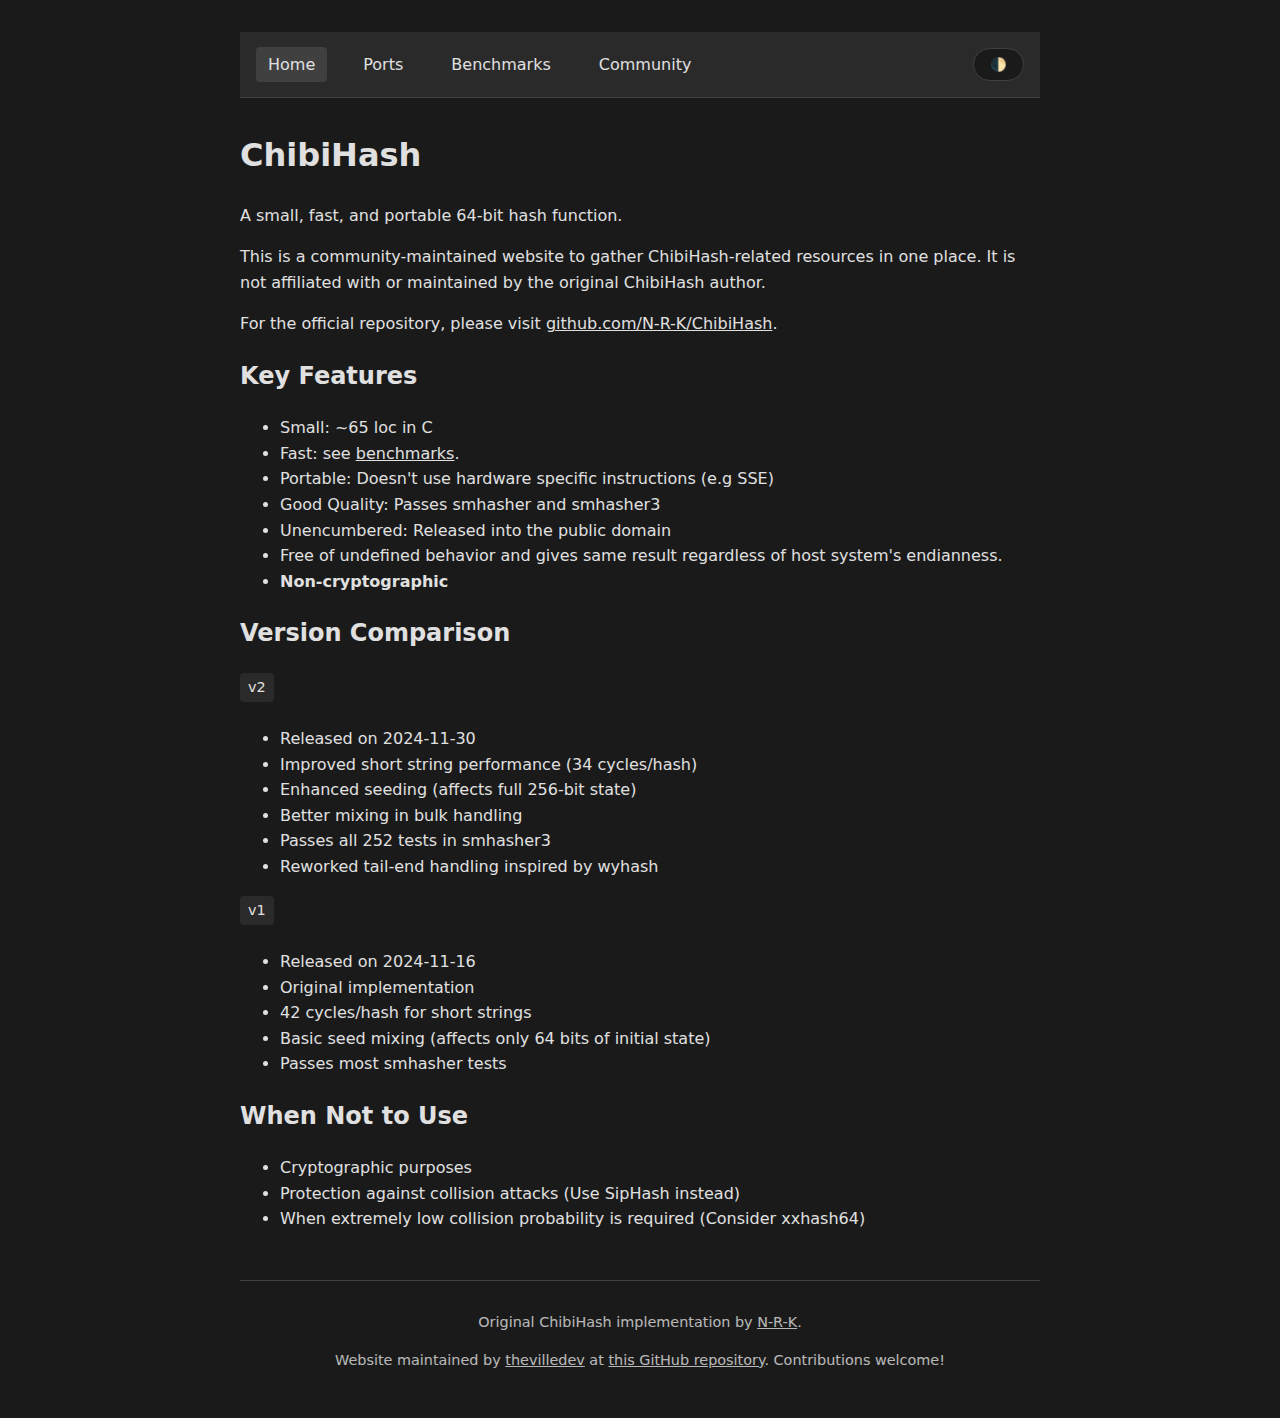
==== docs/index.html @ fba379bb "create docs dir" ====
<!DOCTYPE html>
<html lang="en">
<head>
    <meta charset="UTF-8">
    <meta name="viewport" content="width=device-width, initial-scale=1.0">
    <title>ChibiHash - Small, Fast 64-bit Hash Function</title>
    <link rel="stylesheet" href="styles.css">
    <style>
        /* Page specific styles only */
    </style>
</head>
<body>
    <header class="header">
        <nav class="nav">
            <ul class="nav-links">
                <li><a href="index.html" class="active">Home</a></li>
                <li><a href="ports.html">Ports</a></li>
                <li><a href="benchmarks.html">Benchmarks</a></li>
                <li><a href="community.html">Community</a></li>
            </ul>
            <button class="theme-switch" id="themeToggle">🌓</button>
        </nav>
    </header>

    <h1>ChibiHash</h1>
    <p>A small, fast, and portable 64-bit hash function.</p>
    <div class="notice">
        <p>This is a community-maintained website to gather ChibiHash-related resources in one place. 
        It is not affiliated with or maintained by the original ChibiHash author. </p>
        <p>For the official repository, please visit <a href="https://github.com/N-R-K/ChibiHash">github.com/N-R-K/ChibiHash</a>.</p>
    </div>

    <h2>Key Features</h2>
    <ul>
        <li>Small: ~65 loc in C
            <li>Fast: see <a href="benchmarks.html">benchmarks</a>.</li>
            <li>Portable: Doesn't use hardware specific instructions (e.g SSE)</li>
            <li>Good Quality: Passes smhasher and smhasher3</li>
            <li>Unencumbered: Released into the public domain</li>
            <li>Free of undefined behavior and gives same result regardless of host system's endianness.</li>
            <li><strong>Non-cryptographic</strong></li>
    </ul>

    <h2>Version Comparison</h2>

    <div class="version-tag">v2</div>
    <ul>
        <li>Released on 2024-11-30</li>
        <li>Improved short string performance (34 cycles/hash)</li>
        <li>Enhanced seeding (affects full 256-bit state)</li>
        <li>Better mixing in bulk handling</li>
        <li>Passes all 252 tests in smhasher3</li>
        <li>Reworked tail-end handling inspired by wyhash</li>
    </ul>

    <div class="version-tag">v1</div>
    <ul>
        <li>Released on 2024-11-16</li>
        <li>Original implementation</li>
        <li>42 cycles/hash for short strings</li>
        <li>Basic seed mixing (affects only 64 bits of initial state)</li>
        <li>Passes most smhasher tests</li>
    </ul>

    <h2>When Not to Use</h2>
    <ul>
        <li>Cryptographic purposes</li>
        <li>Protection against collision attacks (Use SipHash instead)</li>
        <li>When extremely low collision probability is required (Consider xxhash64)</li>
    </ul>

    <footer>
        <p class="footer-text">Original ChibiHash implementation by <a href="https://github.com/N-R-K/">N-R-K</a>.</p>
        <p class="footer-text">Website maintained by <a href="https://github.com/thevilledev">thevilledev</a> at <a href="https://github.com/thevilledev/chibihash-website">this GitHub repository</a>. Contributions welcome!</p>
    </footer>

    <script src="theme.js"></script>
</body>
</html>
---- docs/styles.css ----
:root {
    --bg-color: #ffffff;
    --text-color: #333333;
    --border-color: #dddddd;
    --hover-color: #f5f5f5;
    --header-bg: #f8f9fa;
    --header-active: #e9ecef;
}

[data-theme="dark"] {
    --bg-color: #1a1a1a;
    --text-color: #e0e0e0;
    --border-color: #404040;
    --hover-color: #2a2a2a;
    --header-bg: #2a2a2a;
    --header-active: #404040;
}

body {
    font-family: system-ui, -apple-system, sans-serif;
    line-height: 1.6;
    max-width: 800px;
    margin: 0 auto;
    padding: 2rem;
    background-color: var(--bg-color);
    color: var(--text-color);
}

/* Header styles */
.header {
    background: var(--header-bg);
    padding: 1rem;
    margin-bottom: 2rem;
    border-bottom: 1px solid var(--border-color);
    position: sticky;
    top: 0;
    z-index: 100;
}

.nav {
    max-width: 800px;
    margin: 0 auto;
    display: flex;
    align-items: center;
    gap: 2rem;
}

.nav-brand {
    font-weight: bold;
    font-size: 1.2rem;
    text-decoration: none;
    color: var(--text-color);
}

.nav-links {
    display: flex;
    gap: 1.5rem;
    margin: 0;
    padding: 0;
    list-style: none;
}

.nav-links a {
    text-decoration: none;
    color: var(--text-color);
    padding: 0.5rem 0.75rem;
    border-radius: 4px;
}

.nav-links a:hover {
    background: var(--hover-color);
}

.nav-links a.active {
    background: var(--header-active);
}

/* Table styles */
table {
    width: 100%;
    border-collapse: collapse;
    margin: 1.5rem 0;
}

th, td {
    padding: 0.5rem;
    border: 1px solid var(--border-color);
    text-align: left;
}

th {
    background: var(--hover-color);
}

/* Ports table styles */
.ports-table {
    width: 100%;
    border-collapse: collapse;
    margin: 2rem 0;
    font-size: 0.95rem;
}

.ports-table th {
    text-align: left;
    padding: 0.75rem;
    background: var(--header-bg);
    border: 1px solid var(--border-color);
}

.ports-table td {
    padding: 0.75rem;
    border: 1px solid var(--border-color);
}

.ports-table tr:hover {
    background: var(--hover-color);
}

.ports-table td:nth-child(3),
.ports-table td:nth-child(4) {
    text-align: center;
    width: 60px;
}

/* Version tag styles */
.version-tag {
    display: inline-block;
    padding: 0.2rem 0.5rem;
    border-radius: 4px;
    background: var(--hover-color);
    font-size: 0.9rem;
    margin-bottom: 0.5rem;
}

/* Benchmark section styles */
.benchmark-section {
    margin: 2rem 0;
    padding: 1rem;
    border: 1px solid var(--border-color);
    border-radius: 4px;
}

.benchmark-section ul {
    list-style: none;
    padding: 0;
}

.benchmark-section li {
    margin: 1rem 0;
}

.benchmark-section li p {
    margin: 0.5rem 0;
    font-size: 0.9rem;
    opacity: 0.8;
}

.note {
    font-size: 0.9rem;
    font-style: italic;
    margin: 1rem 0;
}

/* Theme switch button */
.theme-switch {
    margin-left: auto;
    padding: 0.5rem 1rem;
    border-radius: 20px;
    border: 1px solid var(--border-color);
    background: var(--bg-color);
    color: var(--text-color);
    cursor: pointer;
}

/* Link styles */
a {
    color: var(--text-color);
    text-decoration: underline;
}

a:hover {
    opacity: 0.8;
}

/* Code styles */
code {
    background: var(--hover-color);
    padding: 0.2rem 0.4rem;
    border-radius: 3px;
}

/* Footer styles */
footer {
    margin-top: 3rem;
    padding-top: 1rem;
    border-top: 1px solid var(--border-color);
    text-align: center;
}

.footer-links {
    display: flex;
    justify-content: center;
    gap: 2rem;
    margin-bottom: 1rem;
}

.footer-links a {
    color: var(--text-color);
    text-decoration: none;
    padding: 0.5rem 1rem;
    border: 1px solid var(--border-color);
    border-radius: 4px;
    transition: background-color 0.2s;
}

.footer-links a:hover {
    background-color: var(--hover-color);
    opacity: 1;
}

.footer-text {
    color: var(--text-color);
    opacity: 0.8;
    font-size: 0.9rem;
}
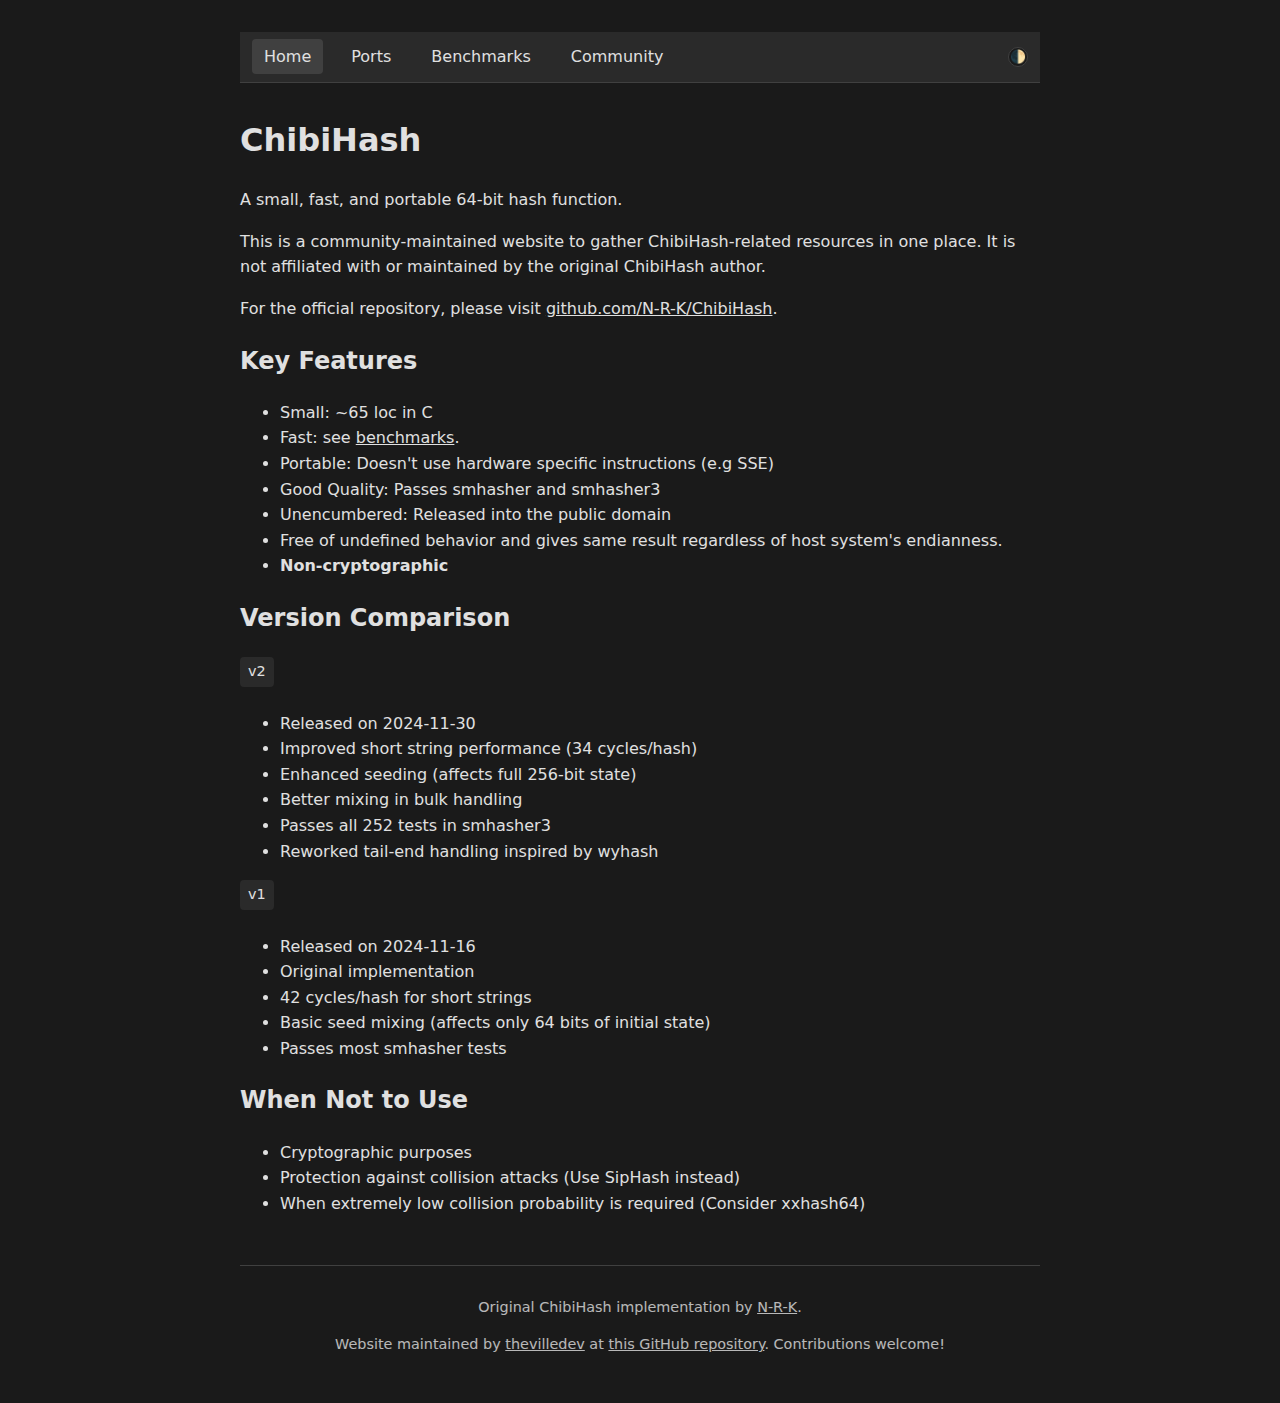
==== commit 1e016843: "fix menubar" ====
--- a/docs/index.html
+++ b/docs/index.html
@@ -5,13 +5,15 @@
     <meta name="viewport" content="width=device-width, initial-scale=1.0">
     <title>ChibiHash - Small, Fast 64-bit Hash Function</title>
     <link rel="stylesheet" href="styles.css">
-    <style>
-        /* Page specific styles only */
-    </style>
 </head>
 <body>
     <header class="header">
         <nav class="nav">
+            <button class="hamburger">
+                <span></span>
+                <span></span>
+                <span></span>
+            </button>
             <ul class="nav-links">
                 <li><a href="index.html" class="active">Home</a></li>
                 <li><a href="ports.html">Ports</a></li>
@@ -75,5 +77,6 @@
     </footer>
 
     <script src="theme.js"></script>
+    <script src="menu.js"></script>
 </body>
 </html> --- a/docs/styles.css
+++ b/docs/styles.css
@@ -29,12 +29,15 @@
 /* Header styles */
 .header {
     background: var(--header-bg);
-    padding: 1rem;
+    padding: 0.75rem;
     margin-bottom: 2rem;
     border-bottom: 1px solid var(--border-color);
     position: sticky;
     top: 0;
     z-index: 100;
+    width: 100%;
+    box-sizing: border-box;
+    left: 0;
 }
 
 .nav {
@@ -42,7 +45,38 @@
     margin: 0 auto;
     display: flex;
     align-items: center;
-    gap: 2rem;
+    justify-content: space-between;
+    gap: 1rem;
+}
+
+.hamburger {
+    display: none;
+    flex-direction: column;
+    gap: 0.25rem;
+    cursor: pointer;
+    padding: 0.5rem;
+    background: none;
+    border: none;
+}
+
+.hamburger span {
+    display: block;
+    width: 1.5rem;
+    height: 0.125rem;
+    background-color: var(--text-color);
+    transition: all 0.3s ease-in-out;
+}
+
+.hamburger.active span:nth-child(1) {
+    transform: rotate(45deg) translate(0.35rem, 0.35rem);
+}
+
+.hamburger.active span:nth-child(2) {
+    opacity: 0;
+}
+
+.hamburger.active span:nth-child(3) {
+    transform: rotate(-45deg) translate(0.35rem, -0.35rem);
 }
 
 .nav-brand {
@@ -54,7 +88,7 @@
 
 .nav-links {
     display: flex;
-    gap: 1.5rem;
+    gap: 1rem;
     margin: 0;
     padding: 0;
     list-style: none;
@@ -163,13 +197,19 @@
 
 /* Theme switch button */
 .theme-switch {
-    margin-left: auto;
-    padding: 0.5rem 1rem;
+    padding: 0.25rem;
     border-radius: 20px;
     border: 1px solid var(--border-color);
     background: var(--bg-color);
     color: var(--text-color);
     cursor: pointer;
+    width: 1.25rem;
+    height: 1.25rem;
+    display: flex;
+    align-items: center;
+    justify-content: center;
+    flex-shrink: 0;
+    font-size: 0.8rem;
 }
 
 /* Link styles */
@@ -222,4 +262,91 @@
     color: var(--text-color);
     opacity: 0.8;
     font-size: 0.9rem;
+}
+
+/* Community page styles */
+.community-section {
+    margin: 2rem 0;
+    padding: 1rem;
+    border: 1px solid var(--border-color);
+    border-radius: 4px;
+}
+
+.social-links {
+    list-style: none;
+    padding: 0;
+    margin: 1rem 0;
+}
+
+.social-link {
+    display: inline-flex;
+    align-items: center;
+    gap: 0.75rem;
+    padding: 0.75rem 1rem;
+    border: 1px solid var(--border-color);
+    border-radius: 4px;
+    text-decoration: none;
+    transition: background-color 0.2s;
+}
+
+.social-link:hover {
+    background-color: var(--hover-color);
+    opacity: 1;
+}
+
+.social-icon {
+    font-size: 1.2rem;
+    font-weight: bold;
+}
+
+/* Mobile adjustments */
+@media (max-width: 600px) {
+    .hamburger {
+        display: flex;
+    }
+
+    .nav-links {
+        display: none;
+        position: absolute;
+        top: 100%;
+        left: 0;
+        right: 0;
+        flex-direction: column;
+        background: var(--header-bg);
+        padding: 1rem;
+        border-bottom: 1px solid var(--border-color);
+        margin: 0;
+    }
+
+    .nav {
+        position: relative;
+        padding: 0;
+        width: 100%;
+        justify-content: space-between;
+    }
+
+    .header {
+        padding: 0.75rem;
+    }
+
+    .nav-links.active {
+        display: flex;
+    }
+
+    .nav-links a {
+        padding: 0.75rem;
+        width: 100%;
+        box-sizing: border-box;
+    }
+
+    .theme-switch {
+        font-size: 0.7rem;
+        width: 1rem;
+        height: 1rem;
+        padding: 0.15rem;
+    }
+
+    body {
+        padding: 1rem;
+    }
 } 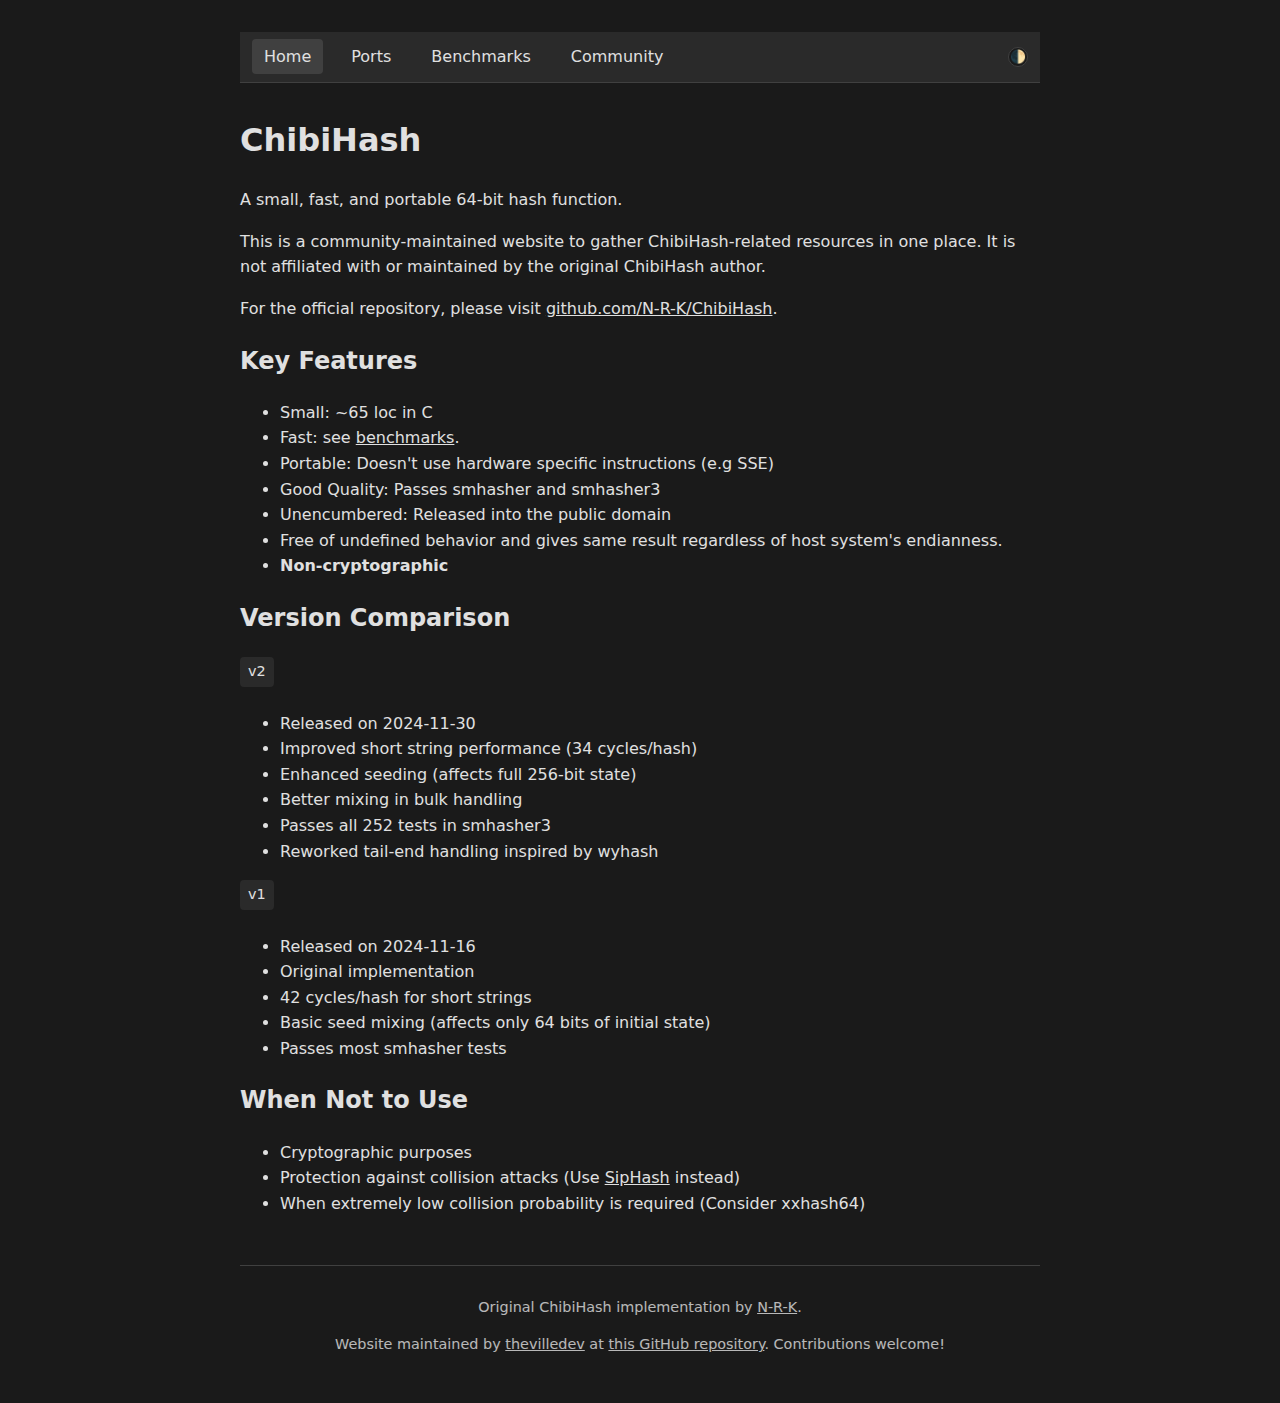
==== commit a6ad4dbe: "add links to other hash functions" ====
--- a/docs/index.html
+++ b/docs/index.html
@@ -15,10 +15,10 @@
                 <span></span>
             </button>
             <ul class="nav-links">
-                <li><a href="index.html" class="active">Home</a></li>
-                <li><a href="ports.html">Ports</a></li>
-                <li><a href="benchmarks.html">Benchmarks</a></li>
-                <li><a href="community.html">Community</a></li>
+                <li><a href="/" class="active">Home</a></li>
+                <li><a href="ports">Ports</a></li>
+                <li><a href="benchmarks">Benchmarks</a></li>
+                <li><a href="community">Community</a></li>
             </ul>
             <button class="theme-switch" id="themeToggle">🌓</button>
         </nav>
@@ -35,7 +35,7 @@
     <h2>Key Features</h2>
     <ul>
         <li>Small: ~65 loc in C
-            <li>Fast: see <a href="benchmarks.html">benchmarks</a>.</li>
+            <li>Fast: see <a href="benchmarks">benchmarks</a>.</li>
             <li>Portable: Doesn't use hardware specific instructions (e.g SSE)</li>
             <li>Good Quality: Passes smhasher and smhasher3</li>
             <li>Unencumbered: Released into the public domain</li>
@@ -67,13 +67,13 @@
     <h2>When Not to Use</h2>
     <ul>
         <li>Cryptographic purposes</li>
-        <li>Protection against collision attacks (Use SipHash instead)</li>
-        <li>When extremely low collision probability is required (Consider xxhash64)</li>
+        <li>Protection against collision attacks (Use <a href="https://github.com/veorq/SipHash">SipHash</a> instead)</li>
+        <li>When extremely low collision probability is required (Consider <a href="https://github.com/Cyan4973/xxHash"></a>xxhash64</a>)</li>
     </ul>
 
     <footer>
         <p class="footer-text">Original ChibiHash implementation by <a href="https://github.com/N-R-K/">N-R-K</a>.</p>
-        <p class="footer-text">Website maintained by <a href="https://github.com/thevilledev">thevilledev</a> at <a href="https://github.com/thevilledev/chibihash-website">this GitHub repository</a>. Contributions welcome!</p>
+        <p class="footer-text">Website maintained by <a href="https://github.com/thevilledev">thevilledev</a> at <a href="https://github.com/thevilledev/chibiha.sh">this GitHub repository</a>. Contributions welcome!</p>
     </footer>
 
     <script src="theme.js"></script>
--- a/docs/styles.css
+++ b/docs/styles.css
@@ -45,8 +45,8 @@
     margin: 0 auto;
     display: flex;
     align-items: center;
-    justify-content: space-between;
     gap: 1rem;
+    position: relative;
 }
 
 .hamburger {
@@ -92,6 +92,7 @@
     margin: 0;
     padding: 0;
     list-style: none;
+    flex: 1;
 }
 
 .nav-links a {
@@ -210,6 +211,7 @@
     justify-content: center;
     flex-shrink: 0;
     font-size: 0.8rem;
+    margin-left: auto;
 }
 
 /* Link styles */
@@ -303,6 +305,7 @@
 @media (max-width: 600px) {
     .hamburger {
         display: flex;
+        z-index: 2;
     }
 
     .nav-links {
@@ -316,21 +319,21 @@
         padding: 1rem;
         border-bottom: 1px solid var(--border-color);
         margin: 0;
+        z-index: 1;
     }
 
     .nav {
-        position: relative;
+        width: 100%;
         padding: 0;
-        width: 100%;
-        justify-content: space-between;
-    }
-
-    .header {
-        padding: 0.75rem;
     }
 
     .nav-links.active {
         display: flex;
+    }
+
+    .theme-switch {
+        position: relative;
+        z-index: 2;
     }
 
     .nav-links a {
